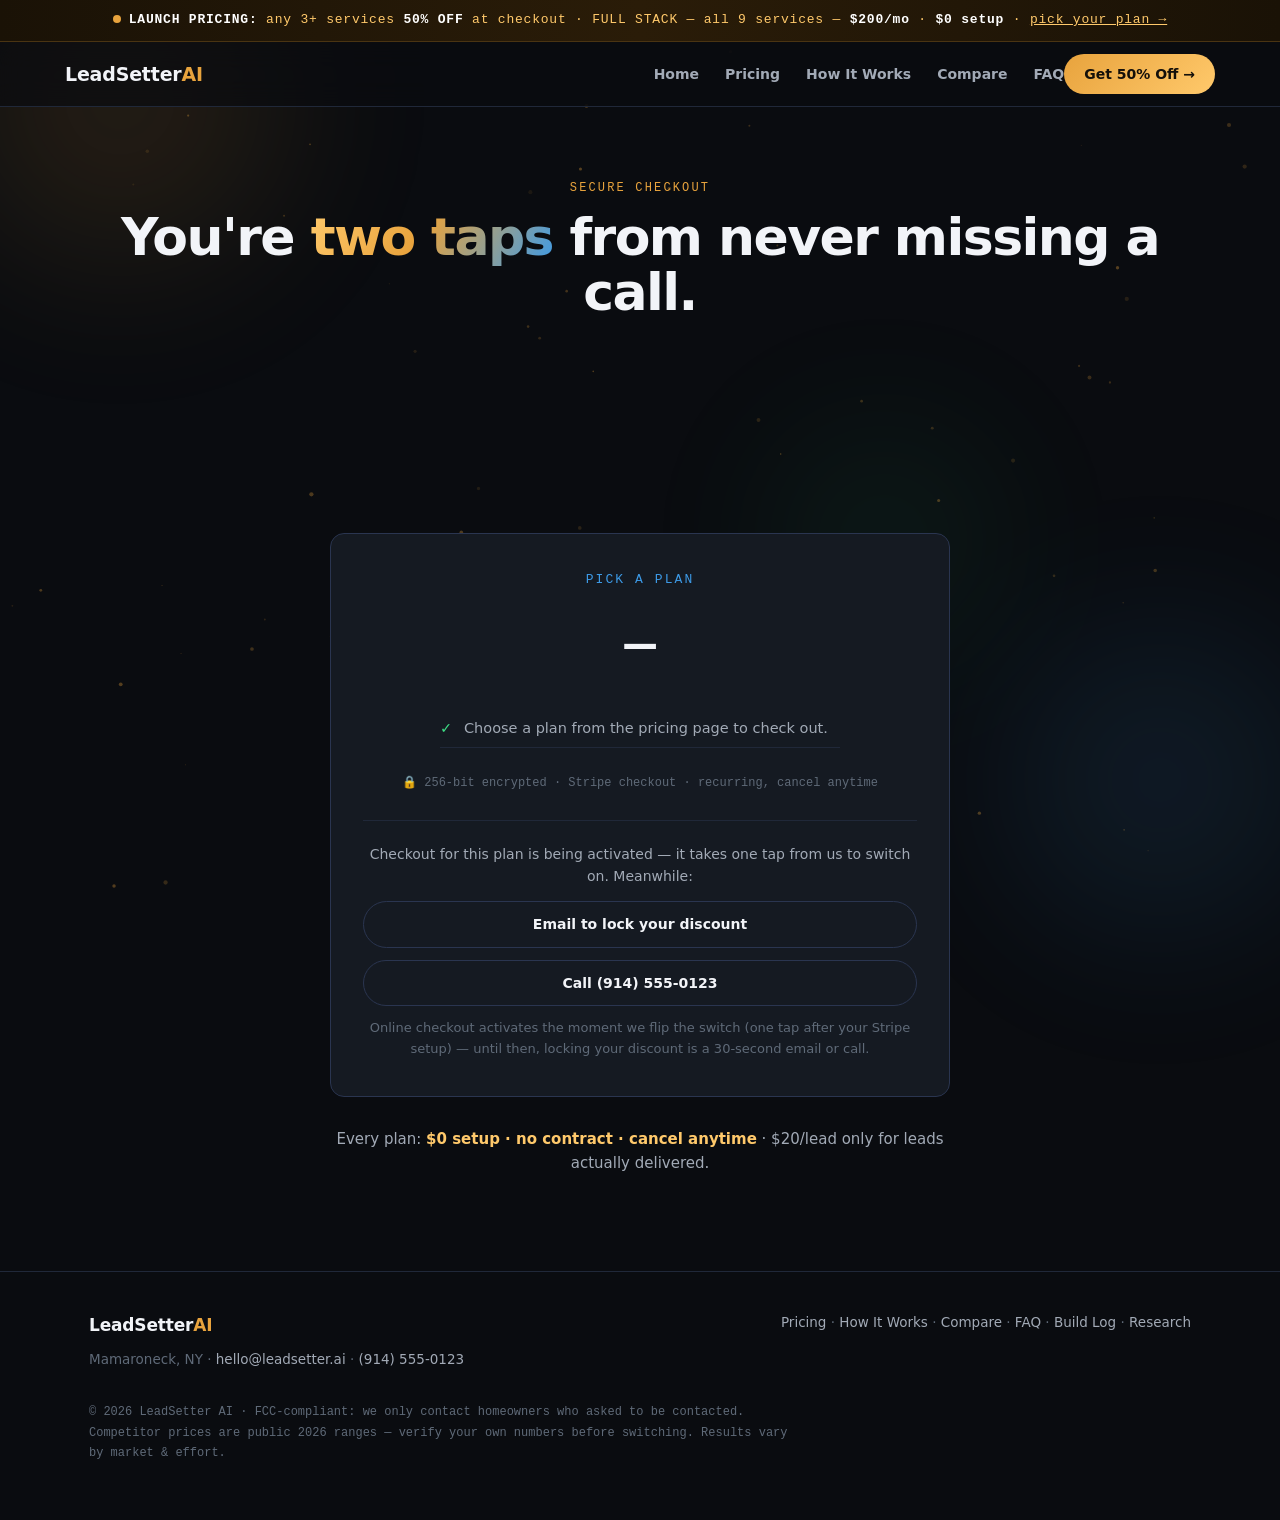
==== checkout.html @ 077f1199 "Multi-page rebuild: Home/Pricing/How-It-Works/Compare/FAQ/Checkout; checkout-first CTAs (Stripe paym" ====
<!DOCTYPE html>
<html lang="en">
<head>
<meta charset="UTF-8">
<meta name="viewport" content="width=device-width, initial-scale=1.0">
<title>Checkout — LeadSetter AI</title>
<meta name="description" content="Secure checkout for LeadSetter AI plans. Stripe-powered, $0 setup, cancel anytime.">
<link rel="stylesheet" href="css/style.css">
</head>
<body>
<canvas id="particles"></canvas>
<div class="orb orb-g"></div><div class="orb orb-b"></div><div class="orb orb-g2"></div>
<div class="launchbar"><span class="pulse"></span><b>LAUNCH PRICING:</b> any 3+ services <b>50% OFF</b> at checkout · FULL STACK — all 9 services — <b>$200/mo</b> · <b>$0 setup</b> · <a href="pricing.html">pick your plan →</a></div>
<nav><div class="wrap">
  <div class="logo">LeadSetter<span>AI</span></div>
  <div style="display:flex;align-items:center;flex-wrap:wrap">
    <a class="navl" href="index.html">Home</a>
    <a class="navl" href="pricing.html">Pricing</a>
    <a class="navl" href="how-it-works.html">How It Works</a>
    <a class="navl" href="compare.html">Compare</a>
    <a class="navl" href="faq.html">FAQ</a>
    <a class="btn btn-gold cta-mini" href="pricing.html">Get 50% Off →</a>
  </div>
</div></nav>

<section class="page-head"><div class="wrap">
  <div class="kicker reveal">Secure checkout</div>
  <h1 class="reveal">You're <span class="grad">two taps</span> from never missing a call.</h1>
</div></section>

<section><div class="wrap">
  <div class="checkout-wrap">
    <div class="plan-card reveal" id="planCard">
      <div class="plan-name" id="planName">—</div>
      <div class="plan-price" id="planPrice">—</div>
      <div class="plan-note" id="planNote"></div>
      <ul id="planFeatures"></ul>
      <a class="btn btn-gold" id="checkoutBtn" href="#">Secure Checkout →</a>
      <div class="secure-line">🔒 256-bit encrypted · Stripe checkout · recurring, cancel anytime</div>
      <div class="fallback" id="fallback" style="display:none">
        <div>Checkout for this plan is being activated — it takes one tap from us to switch on. Meanwhile:</div>
        <div style="margin-top:14px;display:flex;gap:12px;justify-content:center;flex-wrap:wrap">
          <a class="btn btn-ghost small" href="mailto:hello@leadsetter.ai?subject=Checkout%20-%20PLAN">Email to lock your discount</a>
          <a class="btn btn-ghost small" href="tel:+19145550123">Call (914) 555-0123</a>
        </div>
      </div>
      <div class="redirect-note" id="redirectNote"></div>
    </div>
    <p class="leadnote" style="margin-top:30px">Every plan: <b>$0 setup · no contract · cancel anytime</b> · $20/lead only for leads actually delivered.</p>
  </div>
</div></section>

<footer>
  <div class="wrap">
    <div>
      <div class="logo" style="font-size:17px">LeadSetter<span>AI</span></div>
      <div style="margin-top:10px">Mamaroneck, NY · <a href="mailto:hello@leadsetter.ai">hello@leadsetter.ai</a> · <a href="tel:+19145550123">(914) 555-0123</a></div>
    </div>
    <div>
      <a href="pricing.html">Pricing</a> · <a href="how-it-works.html">How It Works</a> · <a href="compare.html">Compare</a> · <a href="faq.html">FAQ</a> · <a href="build-log.html">Build Log</a> · <a href="research.html">Research</a>
    </div>
    <div class="comp">© 2026 LeadSetter AI · FCC-compliant: we only contact homeowners who asked to be contacted. Competitor prices are public 2026 ranges — verify your own numbers before switching. Results vary by market &amp; effort.</div>
  </div>
</footer>
<script src="js/site.js"></script>
<script src="js/checkout.js"></script>
</body>
</html>
---- css/style.css ----
:root{
  --bg:#0a0c10; --bg2:#0f1217; --bg3:#151a22; --bg4:#1b2230;
  --ink:#f2f4f8; --muted:#a2aab6; --dim:#5f6a78;
  --line:#202839; --line2:#2a3550;
  --gold:#e8a33d; --gold2:#ffc96b; --blue:#3d9be8; --green:#3ddc84; --red:#ff5d5d;
  --mono:ui-monospace,"Cascadia Code","SF Mono",Consolas,monospace;
  --sans:system-ui,-apple-system,"Segoe UI",Roboto,Inter,sans-serif;
  --radius:14px;
  --shadow:0 20px 60px rgba(0,0,0,.45);
}
*{box-sizing:border-box;margin:0;padding:0}
html{scroll-behavior:smooth}
body{background:var(--bg);color:var(--ink);font-family:var(--sans);font-size:16px;line-height:1.6;overflow-x:hidden}
a{color:var(--blue);text-decoration:none}
a:hover{text-decoration:underline}
.wrap{max-width:1150px;margin:0 auto;padding:0 24px}
section{padding:96px 0;position:relative}
h2{font-size:clamp(28px,4vw,42px);font-weight:750;letter-spacing:-.02em;line-height:1.15;margin-bottom:14px}
.sub{color:var(--muted);font-size:clamp(16px,2vw,19px);max-width:720px;margin-bottom:44px}
.sub b{color:var(--ink)}
.mono{font-family:var(--mono)}
.kicker{font-family:var(--mono);font-size:12px;letter-spacing:.18em;text-transform:uppercase;color:var(--gold);margin-bottom:12px}
.btn{display:inline-flex;align-items:center;gap:10px;font-weight:650;font-size:17px;padding:16px 30px;border-radius:999px;border:none;cursor:pointer;transition:transform .15s,box-shadow .2s,background .2s}
.btn-gold{background:linear-gradient(135deg,var(--gold),var(--gold2));color:#14100a}
.btn-gold:hover{transform:translateY(-2px);box-shadow:0 12px 40px rgba(232,163,61,.35)}
.btn-ghost{background:transparent;color:var(--ink);border:1px solid var(--line2)}
.btn-ghost:hover{border-color:var(--blue);transform:translateY(-2px)}
.btn-green{background:linear-gradient(135deg,#2ea86a,#3ddc84);color:#06130c}
.btn-green:hover{transform:translateY(-2px);box-shadow:0 12px 40px rgba(61,220,132,.3)}
.center{text-align:center}
.center .sub{margin-left:auto;margin-right:auto}
.btn.small{padding:11px 20px;font-size:14px}

/* ── floating orbs / bg ─────────────────────────── */
#particles{position:fixed;inset:0;z-index:0;pointer-events:none;opacity:.55}
.orb{position:absolute;border-radius:50%;filter:blur(80px);opacity:.32;z-index:0;pointer-events:none}
.orb-g{width:520px;height:520px;background:radial-gradient(circle,rgba(232,163,61,.55),transparent 65%);top:-160px;left:-140px;animation:drift 18s ease-in-out infinite alternate}
.orb-b{width:480px;height:480px;background:radial-gradient(circle,rgba(61,155,232,.5),transparent 65%);bottom:-120px;right:-120px;animation:drift 22s ease-in-out infinite alternate-reverse}
.orb-g2{width:360px;height:360px;background:radial-gradient(circle,rgba(61,220,132,.35),transparent 65%);top:40%;left:55%;animation:drift 26s ease-in-out infinite alternate}
@keyframes drift{from{transform:translate(0,0) scale(1)}to{transform:translate(60px,-40px) scale(1.12)}}

/* ── sticky launch banner ───────────────────────── */
.launchbar{position:sticky;top:0;z-index:100;background:linear-gradient(90deg,#1a1206,#2a1c08 50%,#1a1206);border-bottom:1px solid #4a3412;color:var(--gold2);font-family:var(--mono);font-size:13px;letter-spacing:.06em;padding:10px 16px;text-align:center}
.launchbar b{color:#fff}
.launchbar .pulse{display:inline-block;width:8px;height:8px;border-radius:50%;background:var(--gold);margin-right:8px;animation:pulse 1.6s infinite}
@keyframes pulse{0%,100%{box-shadow:0 0 0 0 rgba(232,163,61,.5)}50%{box-shadow:0 0 0 8px rgba(232,163,61,0)}}
.launchbar a{color:var(--gold2);text-decoration:underline}

/* ── nav ───────────────────────────────────────── */
nav{position:sticky;top:0;z-index:90;backdrop-filter:blur(14px);background:rgba(10,12,16,.72);border-bottom:1px solid var(--line);padding:0 24px}
nav .wrap{display:flex;align-items:center;justify-content:space-between;height:64px;padding:0}
.logo{font-weight:800;font-size:19px;letter-spacing:-.01em;color:var(--ink)}
.logo span{color:var(--gold)}
nav a.navl{color:var(--muted);font-size:14px;font-weight:600;margin-left:26px}
nav a.navl:hover{color:var(--ink);text-decoration:none}
nav a.navl.on{color:var(--gold2)}
.cta-mini{padding:9px 20px;font-size:14px}
@media(max-width:760px){nav .wrap{flex-wrap:wrap;height:auto;padding:12px 0;gap:8px}nav a.navl{margin-left:14px;font-size:13px}}

/* ── hero ──────────────────────────────────────── */
.hero{min-height:92vh;display:flex;align-items:center;position:relative;overflow:hidden}
.hero .wrap{position:relative;z-index:2}
.badge{display:inline-flex;align-items:center;gap:8px;font-family:var(--mono);font-size:12.5px;color:var(--gold2);border:1px solid #4a3412;background:rgba(232,163,61,.07);padding:7px 16px;border-radius:999px;margin-bottom:26px;letter-spacing:.04em}
h1{font-size:clamp(38px,6.5vw,72px);font-weight:800;letter-spacing:-.03em;line-height:1.05;margin-bottom:22px}
h1 .grad{background:linear-gradient(120deg,var(--gold2),var(--gold) 45%,var(--blue));-webkit-background-clip:text;background-clip:text;color:transparent}
.hero p.lead{font-size:clamp(17px,2.2vw,21px);color:var(--muted);max-width:640px;margin-bottom:38px}
.hero p.lead b{color:var(--ink)}
.hero .ctas{display:flex;gap:14px;flex-wrap:wrap;margin-bottom:56px}
.hero .trustline{font-family:var(--mono);font-size:12.5px;color:var(--dim);margin-top:14px}
.hero .trustline b{color:var(--muted)}
.floaters{position:relative;height:230px;max-width:640px}
.fcard{position:absolute;background:rgba(21,26,34,.85);border:1px solid var(--line2);border-radius:var(--radius);padding:16px 20px;backdrop-filter:blur(8px);box-shadow:var(--shadow);animation:floaty 7s ease-in-out infinite}
.fcard .n{font-family:var(--mono);font-size:30px;font-weight:700;color:var(--gold2)}
.fcard .l{font-size:12.5px;color:var(--muted)}
.fc1{top:0;left:0;animation-delay:0s}
.fc2{top:26px;left:240px;animation-delay:1.6s}
.fc3{top:96px;left:60px;animation-delay:3.1s}
.fc4{top:130px;left:300px;animation-delay:4.4s}
@keyframes floaty{0%,100%{transform:translateY(0)}50%{transform:translateY(-14px)}}

/* ── stat band ─────────────────────────────────── */
.stats{display:grid;grid-template-columns:repeat(auto-fit,minmax(170px,1fr));gap:1px;background:var(--line);border:1px solid var(--line);border-radius:var(--radius);overflow:hidden;margin-top:70px}
.stat{background:var(--bg2);padding:26px 22px;text-align:center}
.stat .v{font-family:var(--mono);font-size:clamp(28px,4vw,40px);font-weight:750;color:var(--gold2);font-variant-numeric:tabular-nums}
.stat .v em{font-style:normal;font-size:.55em;color:var(--muted)}
.stat .l{font-size:13px;color:var(--muted);margin-top:6px}

/* ── enemy section ─────────────────────────────── */
.enemy .cards{display:grid;grid-template-columns:repeat(auto-fit,minmax(240px,1fr));gap:16px}
.ecard{background:var(--bg3);border:1px solid var(--line);border-radius:var(--radius);padding:26px}
.ecard .big{font-family:var(--mono);font-size:38px;font-weight:750}
.ecard .big.red{color:var(--red)}
.ecard .big.gold{color:var(--gold)}
.ecard p{color:var(--muted);font-size:14.5px;margin-top:10px}
.enemy .verdict{margin-top:34px;background:linear-gradient(135deg,rgba(61,220,132,.08),rgba(61,155,232,.06));border:1px solid var(--line2);border-left:3px solid var(--green);border-radius:var(--radius);padding:24px 28px;font-size:17px}
.enemy .verdict b{color:var(--green)}

/* ── how it works ──────────────────────────────── */
.steps{display:grid;grid-template-columns:repeat(auto-fit,minmax(230px,1fr));gap:16px}
.step{background:var(--bg3);border:1px solid var(--line);border-radius:var(--radius);padding:28px;position:relative}
.step .num{font-family:var(--mono);font-size:13px;color:var(--blue);letter-spacing:.15em}
.step h3{font-size:19px;margin:12px 0 8px}
.step p{color:var(--muted);font-size:14.5px}
.step::after{content:"→";position:absolute;right:-14px;top:50%;transform:translateY(-50%);color:var(--dim);font-size:22px;z-index:2}
.step:last-child::after{content:none}
.channels{display:grid;gap:14px;max-width:860px}
.chan{display:flex;gap:18px;align-items:flex-start;background:var(--bg3);border:1px solid var(--line);border-radius:var(--radius);padding:22px 24px}
.chan .ico{font-size:26px;line-height:1}
.chan b{display:block;font-size:16.5px;margin-bottom:4px}
.chan .pct{font-family:var(--mono);color:var(--gold2);font-size:13px}
.chan p{color:var(--muted);font-size:14px;margin-top:4px}

/* ── calculator ────────────────────────────────── */
.calc{display:grid;grid-template-columns:1fr 1fr;gap:34px;align-items:center}
@media(max-width:820px){.calc{grid-template-columns:1fr}}
.calc-box{background:var(--bg3);border:1px solid var(--line2);border-radius:var(--radius);padding:30px}
.calc-box label{font-family:var(--mono);font-size:12px;letter-spacing:.14em;text-transform:uppercase;color:var(--dim)}
input[type=range]{width:100%;accent-color:var(--gold);margin:18px 0 6px;height:6px;cursor:pointer}
.range-vals{display:flex;justify-content:space-between;font-family:var(--mono);font-size:12px;color:var(--dim)}
.out{display:grid;gap:10px;margin-top:26px}
.orow{display:flex;justify-content:space-between;align-items:baseline;padding:12px 16px;border-radius:10px;background:var(--bg2);border:1px solid var(--line)}
.orow .k{font-size:14px;color:var(--muted)}
.orow .v{font-family:var(--mono);font-size:20px;font-weight:700;font-variant-numeric:tabular-nums}
.orow .v.good{color:var(--green)}
.orow .v.bad{color:var(--red)}
.orow .v.gold{color:var(--gold)}
.orow.total{background:linear-gradient(135deg,rgba(232,163,61,.12),transparent);border-color:#4a3412}
.note-math{font-size:13.5px;color:var(--dim);margin-top:14px}
.mathbits{display:grid;gap:16px}
.mbit{background:var(--bg3);border:1px solid var(--line);border-radius:var(--radius);padding:22px 24px;display:flex;gap:18px;align-items:flex-start}
.mbit .ico{font-size:26px;line-height:1}
.mbit b{display:block;font-size:17px;margin-bottom:4px}
.mbit p{color:var(--muted);font-size:14px}

/* ── pricing ───────────────────────────────────── */
.page-head{text-align:center;padding-top:72px}
.page-head h1{font-size:clamp(32px,5vw,52px)}
.page-head .sub{margin:0 auto 10px}
.rule-banner{margin:0 auto 46px;max-width:760px;text-align:center;background:linear-gradient(135deg,rgba(232,163,61,.1),rgba(61,155,232,.08));border:1px solid #4a3412;border-radius:var(--radius);padding:20px 26px}
.rule-banner .big{font-size:clamp(20px,3vw,28px);font-weight:750;color:var(--gold2)}
.rule-banner p{color:var(--muted);font-size:14.5px;margin-top:6px}
.tiers{display:grid;grid-template-columns:repeat(auto-fit,minmax(250px,1fr));gap:16px;align-items:stretch}
.tier{background:var(--bg3);border:1px solid var(--line);border-radius:var(--radius);padding:30px 26px;display:flex;flex-direction:column;position:relative;transition:transform .2s,border-color .2s}
.tier:hover{transform:translateY(-6px);border-color:var(--line2)}
.tier .tname{font-family:var(--mono);font-size:12.5px;letter-spacing:.16em;text-transform:uppercase;color:var(--blue)}
.tier .tprice{font-family:var(--mono);font-size:44px;font-weight:800;margin:12px 0 2px;font-variant-numeric:tabular-nums}
.tier .tprice small{font-size:16px;color:var(--muted);font-weight:500}
.tier .was{font-family:var(--mono);font-size:13px;color:var(--dim);text-decoration:line-through;margin-bottom:4px}
.tier .save{font-family:var(--mono);font-size:12.5px;color:var(--green);background:rgba(61,220,132,.1);border:1px solid rgba(61,220,132,.3);display:inline-block;padding:4px 12px;border-radius:999px;margin-bottom:12px}
.tier ul{list-style:none;margin:12px 0 22px;flex:1}
.tier li{font-size:14px;color:var(--muted);padding:7px 0 7px 24px;position:relative;border-bottom:1px solid var(--line)}
.tier li:last-child{border-bottom:none}
.tier li::before{content:"✓";position:absolute;left:0;color:var(--green);font-weight:700}
.tier .btn{justify-content:center;padding:13px 20px;font-size:15px}
.tier.hot{border-color:#4a3412;background:linear-gradient(180deg,rgba(232,163,61,.09),var(--bg3) 55%)}
.tier.hot .badgehot{position:absolute;top:-14px;left:50%;transform:translateX(-50%);background:linear-gradient(135deg,var(--gold),var(--gold2));color:#14100a;font-family:var(--mono);font-size:11.5px;font-weight:700;letter-spacing:.1em;padding:6px 16px;border-radius:999px;box-shadow:0 8px 24px rgba(232,163,61,.4);animation:pulse 2s infinite}
.tier.hot .tprice{color:var(--gold2)}
.leadnote{text-align:center;color:var(--muted);font-size:15px;margin-top:26px}
.leadnote b{color:var(--gold2)}
.services{margin-top:60px}
.services h3{font-size:20px;margin-bottom:20px;text-align:center}
.sgrid{display:grid;grid-template-columns:repeat(auto-fit,minmax(250px,1fr));gap:12px}
.svc{display:flex;justify-content:space-between;align-items:center;gap:10px;background:var(--bg2);border:1px solid var(--line);border-radius:11px;padding:14px 18px;transition:border-color .15s}
.svc:hover{border-color:var(--line2)}
.svc .sn{font-size:14.5px;font-weight:600}
.svc .sprice{text-align:right}
.svc .sp{font-family:var(--mono);font-size:14px;color:var(--gold2);display:block}
.svc .off{font-family:var(--mono);font-size:11px;color:var(--green)}
.svc a.btn{padding:8px 16px;font-size:13px}

/* ── vs table ──────────────────────────────────── */
.vstable{overflow-x:auto;border:1px solid var(--line);border-radius:var(--radius)}
table.vs{width:100%;border-collapse:collapse;font-size:14.5px;min-width:760px}
.vs th,.vs td{padding:16px 18px;text-align:left;border-bottom:1px solid var(--line)}
.vs thead th{font-family:var(--mono);font-size:12px;letter-spacing:.1em;text-transform:uppercase;color:var(--dim);background:var(--bg2)}
.vs td.feat{color:var(--muted);font-weight:600}
.vs td.feat b{color:var(--ink)}
.vs .us{background:rgba(232,163,61,.06);box-shadow:inset 0 0 0 1px rgba(232,163,61,.28)}
.vs thead th.us{color:var(--gold2);background:rgba(232,163,61,.1)}
.vs td.us,.vs th.us{position:relative}
.vs .pill{display:inline-block;font-family:var(--mono);font-size:12px;padding:5px 12px;border-radius:999px;font-weight:600}
.p-ok{background:rgba(61,220,132,.12);color:var(--green);border:1px solid rgba(61,220,132,.3)}
.p-bad{background:rgba(255,93,93,.1);color:var(--red);border:1px solid rgba(255,93,93,.3)}
.p-mid{background:rgba(232,163,61,.1);color:var(--gold2);border:1px solid rgba(232,163,61,.3)}
.vs .usrow-hl{font-weight:700;color:var(--gold2)}
.small-print{font-size:12.5px;color:var(--dim);margin-top:14px}

/* ── guarantee / trust ─────────────────────────── */
.guar{display:grid;grid-template-columns:repeat(auto-fit,minmax(250px,1fr));gap:16px}
.gcard{background:var(--bg3);border:1px solid var(--line);border-radius:var(--radius);padding:26px;text-align:center}
.gcard .gico{font-size:30px;margin-bottom:12px}
.gcard h3{font-size:17px;margin-bottom:8px}
.gcard p{color:var(--muted);font-size:14px}

/* ── faq ───────────────────────────────────────── */
.faq{max-width:780px;margin:0 auto}
.fitem{border:1px solid var(--line);border-radius:12px;margin-bottom:12px;background:var(--bg2);overflow:hidden}
.fq{width:100%;background:none;border:none;color:var(--ink);font-size:16.5px;font-weight:650;text-align:left;padding:20px 24px;cursor:pointer;display:flex;justify-content:space-between;align-items:center;gap:14px}
.fq .chev{transition:transform .25s;color:var(--gold)}
.fitem.open .chev{transform:rotate(180deg)}
.fa{max-height:0;overflow:hidden;transition:max-height .3s ease}
.fa p{padding:0 24px 20px;color:var(--muted);font-size:14.5px}

/* ── contact ───────────────────────────────────── */
.contact-card{max-width:640px;margin:0 auto;text-align:center;background:var(--bg3);border:1px solid var(--line2);border-radius:var(--radius);padding:44px 34px}
.contact-card .big{font-size:22px;font-weight:750;margin-bottom:8px}
.contact-card p{color:var(--muted);margin-bottom:26px}

/* ── checkout page ─────────────────────────────── */
.checkout-wrap{max-width:620px;margin:0 auto}
.plan-card{background:var(--bg3);border:1px solid var(--line2);border-radius:var(--radius);padding:36px 32px;text-align:center}
.plan-card .plan-name{font-family:var(--mono);font-size:13px;letter-spacing:.16em;text-transform:uppercase;color:var(--blue)}
.plan-card .plan-price{font-family:var(--mono);font-size:52px;font-weight:800;margin:14px 0 4px}
.plan-card .plan-price small{font-size:17px;color:var(--muted);font-weight:500}
.plan-card .plan-note{color:var(--dim);font-size:13.5px;margin-bottom:22px}
.plan-card ul{list-style:none;text-align:left;margin:0 auto 26px;max-width:400px}
.plan-card li{font-size:14.5px;color:var(--muted);padding:7px 0 7px 24px;position:relative;border-bottom:1px solid var(--line)}
.plan-card li::before{content:"✓";position:absolute;left:0;color:var(--green);font-weight:700}
.plan-card .btn{width:100%;justify-content:center}
.secure-line{font-family:var(--mono);font-size:12px;color:var(--dim);margin-top:14px}
.fallback{margin-top:26px;padding-top:22px;border-top:1px solid var(--line);color:var(--muted);font-size:14px}
.fallback a{font-weight:600}
.redirect-note{font-size:13px;color:var(--dim);margin-top:12px}

/* ── final cta ─────────────────────────────────── */
.cta-final{background:radial-gradient(900px 400px at 50% 0%,rgba(232,163,61,.14),transparent 70%);text-align:center;padding:110px 0}
.cta-final h2{max-width:700px;margin-left:auto;margin-right:auto}
.cta-final p{color:var(--muted);max-width:560px;margin:0 auto 36px;font-size:17px}

/* ── footer ────────────────────────────────────── */
footer{border-top:1px solid var(--line);padding:40px 0 56px;font-size:13.5px;color:var(--dim)}
footer .wrap{display:flex;justify-content:space-between;flex-wrap:wrap;gap:18px}
footer a{color:var(--muted)}
footer .comp{font-family:var(--mono);font-size:12px;margin-top:14px;max-width:720px;line-height:1.7}

/* ── reveal ────────────────────────────────────── */
.reveal{opacity:0;transform:translateY(26px);transition:opacity .7s ease,transform .7s ease}
.reveal.in{opacity:1;transform:none}
@media (prefers-reduced-motion:reduce){*{animation:none!important;transition:none!important}.reveal{opacity:1;transform:none}}
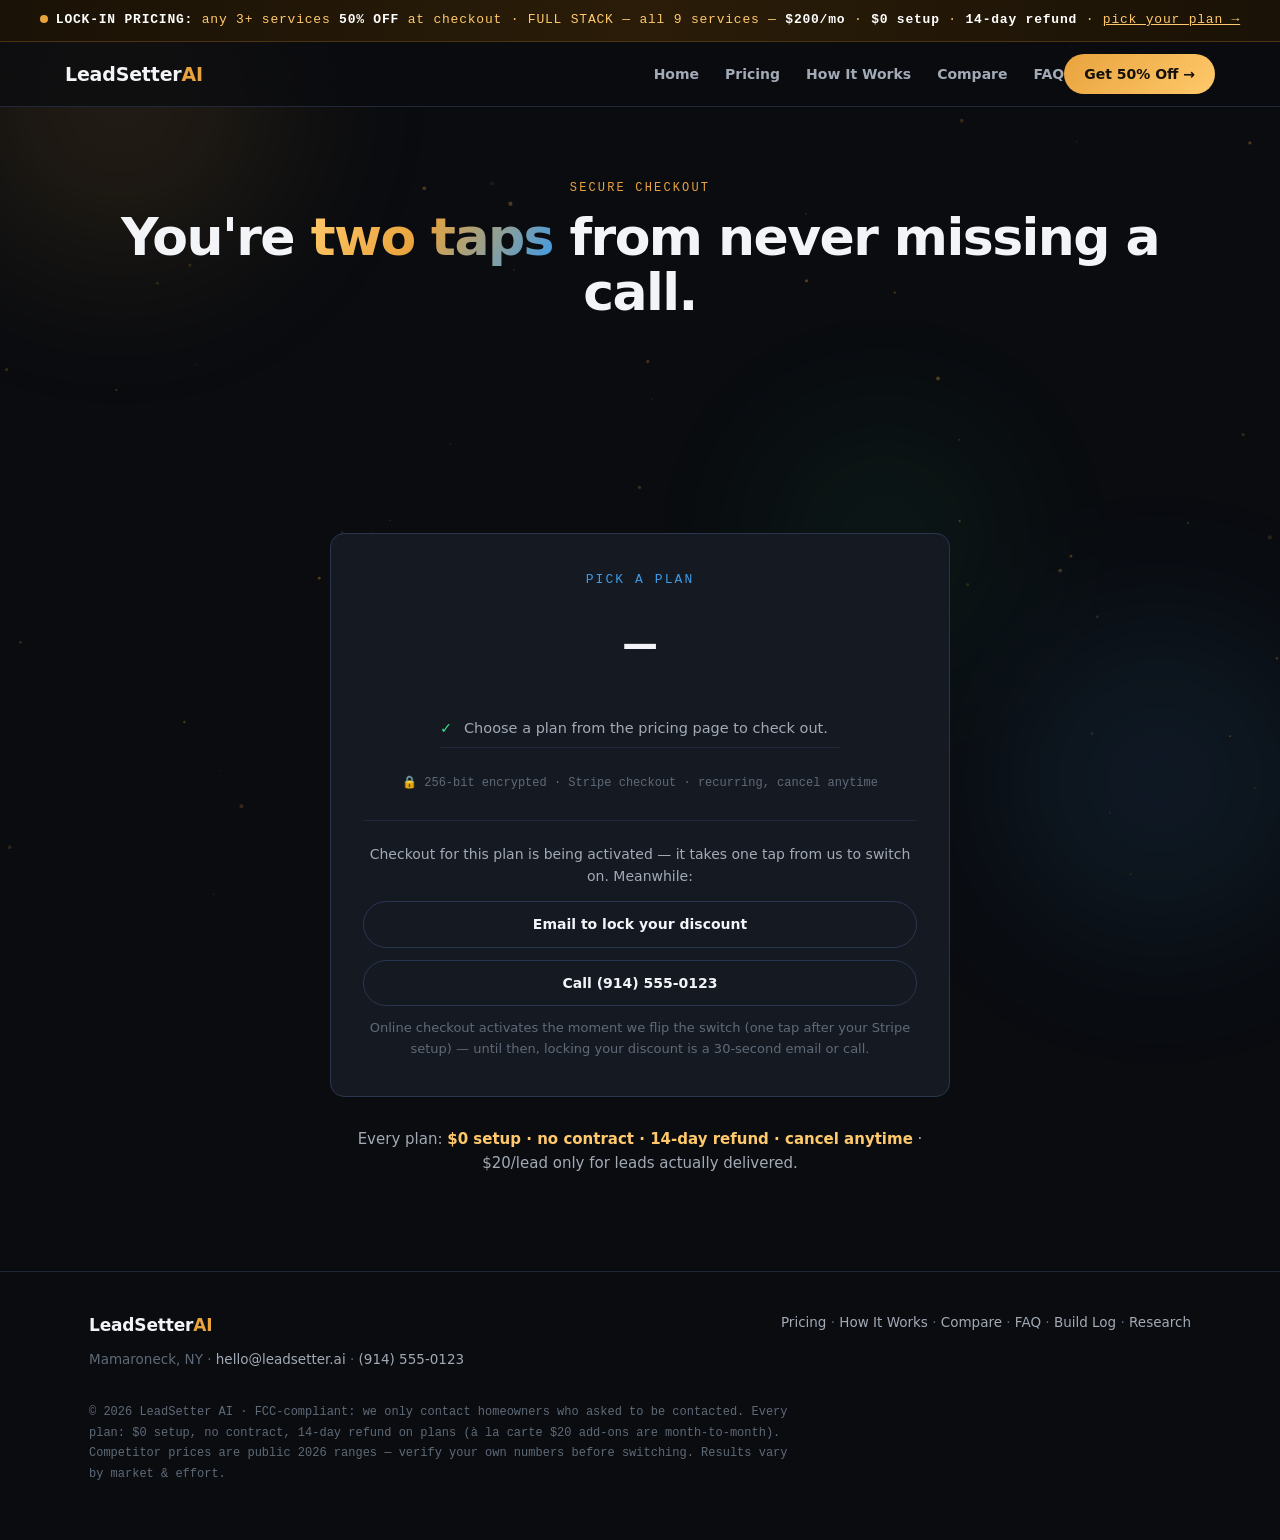
==== commit a9dd6ce9: "Site overhaul: service-flow picker (home+how), stats grid (7 desktop/5 mobile), custom plan builder " ====
--- a/checkout.html
+++ b/checkout.html
@@ -10,7 +10,7 @@
 <body>
 <canvas id="particles"></canvas>
 <div class="orb orb-g"></div><div class="orb orb-b"></div><div class="orb orb-g2"></div>
-<div class="launchbar"><span class="pulse"></span><b>LAUNCH PRICING:</b> any 3+ services <b>50% OFF</b> at checkout · FULL STACK — all 9 services — <b>$200/mo</b> · <b>$0 setup</b> · <a href="pricing.html">pick your plan →</a></div>
+<div class="launchbar"><span class="pulse"></span><b>LOCK-IN PRICING:</b> any 3+ services <b>50% OFF</b> at checkout · FULL STACK — all 9 services — <b>$200/mo</b> · <b>$0 setup</b> · <b>14-day refund</b> · <a href="pricing.html">pick your plan →</a></div>
 <nav><div class="wrap">
   <div class="logo">LeadSetter<span>AI</span></div>
   <div style="display:flex;align-items:center;flex-wrap:wrap">
@@ -46,7 +46,7 @@
       </div>
       <div class="redirect-note" id="redirectNote"></div>
     </div>
-    <p class="leadnote" style="margin-top:30px">Every plan: <b>$0 setup · no contract · cancel anytime</b> · $20/lead only for leads actually delivered.</p>
+    <p class="leadnote" style="margin-top:30px">Every plan: <b>$0 setup · no contract · 14-day refund · cancel anytime</b> · $20/lead only for leads actually delivered.</p>
   </div>
 </div></section>
 
@@ -59,7 +59,7 @@
     <div>
       <a href="pricing.html">Pricing</a> · <a href="how-it-works.html">How It Works</a> · <a href="compare.html">Compare</a> · <a href="faq.html">FAQ</a> · <a href="build-log.html">Build Log</a> · <a href="research.html">Research</a>
     </div>
-    <div class="comp">© 2026 LeadSetter AI · FCC-compliant: we only contact homeowners who asked to be contacted. Competitor prices are public 2026 ranges — verify your own numbers before switching. Results vary by market &amp; effort.</div>
+    <div class="comp">© 2026 LeadSetter AI · FCC-compliant: we only contact homeowners who asked to be contacted. Every plan: $0 setup, no contract, 14-day refund on plans (à la carte $20 add-ons are month-to-month). Competitor prices are public 2026 ranges — verify your own numbers before switching. Results vary by market &amp; effort.</div>
   </div>
 </footer>
 <script src="js/site.js"></script>
--- a/css/style.css
+++ b/css/style.css
@@ -237,3 +237,56 @@
 .reveal{opacity:0;transform:translateY(26px);transition:opacity .7s ease,transform .7s ease}
 .reveal.in{opacity:1;transform:none}
 @media (prefers-reduced-motion:reduce){*{animation:none!important;transition:none!important}.reveal{opacity:1;transform:none}}
+
+/* ── stats grid (7 on desktop, main 5 on mobile) ── */
+.stats{display:grid;grid-template-columns:repeat(7,1fr);gap:10px}
+.stat{padding:14px 8px}
+@media (max-width:980px){.stats{grid-template-columns:repeat(5,1fr);gap:8px}.stat:nth-child(6),.stat:nth-child(7){display:none}}
+@media (max-width:560px){.stats{grid-template-columns:repeat(3,1fr)}.stat .v{font-size:22px}.stat .l{font-size:10px}}
+
+/* ── service picker (pills + arrows + dots) ── */
+.picker{display:flex;align-items:center;gap:10px;flex-wrap:wrap;justify-content:center;margin:26px 0 10px}
+.pick-pills{display:flex;gap:8px;flex-wrap:wrap;justify-content:center;max-width:820px}
+.pill{border:1px solid var(--line2);background:var(--bg3);color:var(--muted);padding:9px 16px;border-radius:99px;font-family:var(--mono);font-size:13px;cursor:pointer;transition:.18s}
+.pill:hover{border-color:var(--gold);color:var(--gold2)}
+.pill.on{background:linear-gradient(135deg,rgba(232,163,61,.2),rgba(232,163,61,.05));border-color:var(--gold);color:var(--gold2);box-shadow:0 0 18px rgba(232,163,61,.25)}
+.pick-arrow{background:var(--bg3);border:1px solid var(--line2);color:var(--gold);width:38px;height:38px;border-radius:10px;font-size:20px;cursor:pointer;line-height:1}
+.pick-arrow:hover{border-color:var(--gold)}
+.pick-dots{display:flex;gap:6px;justify-content:center;width:100%}
+.pick-dots .dot{width:8px;height:8px;border-radius:99px;background:var(--line2);cursor:pointer;transition:.18s}
+.pick-dots .dot.on{background:var(--gold);width:22px}
+
+/* ── à la carte slashed price ── */
+.wasprice{color:#ff5d5d;text-decoration:line-through;font-weight:400;margin-right:6px;opacity:.85}
+
+/* ── custom plan builder ── */
+.builder{margin-top:44px;border:1px solid var(--line2);border-radius:16px;padding:26px;background:linear-gradient(180deg,rgba(232,163,61,.05),transparent 40%)}
+.builder-grid{display:grid;grid-template-columns:repeat(auto-fill,minmax(150px,1fr));gap:10px;margin-top:18px}
+.bp{border:1px solid var(--line2);background:var(--bg3);border-radius:12px;padding:12px 10px;text-align:center;cursor:pointer;transition:.15s;position:relative}
+.bp:hover{border-color:var(--blue)}
+.bp.on{border-color:var(--gold);background:rgba(232,163,61,.08);box-shadow:0 0 14px rgba(232,163,61,.18)}
+.bp .bn{font-size:12.5px;font-weight:700;line-height:1.25}
+.bp .bp2{font-family:var(--mono);font-size:12px;color:var(--muted);margin-top:5px}
+.bp .bp2 .wasprice{font-size:11px}
+.bp.on .bp2{color:var(--gold2)}
+.bp .tick{position:absolute;top:-7px;right:-7px;background:var(--gold);color:#0a0c10;width:20px;height:20px;border-radius:99px;font-size:12px;font-weight:800;display:none;align-items:center;justify-content:center}
+.bp.on .tick{display:flex}
+.bp.ghost-card{border-style:dashed;cursor:default;opacity:.5}
+.bp.ghost-card .tick{display:none}
+.builder-out{margin-top:20px;border-top:1px solid var(--line);padding-top:18px}
+.b-summary{max-width:560px;margin:0 auto;text-align:left;background:var(--bg3);border:1px solid var(--line2);border-radius:14px;padding:18px 22px}
+.b-row{display:flex;justify-content:space-between;gap:14px;padding:7px 0;font-size:14px}
+.b-row .k{color:var(--muted)}
+.b-row .v{text-align:right;font-family:var(--mono)}
+.b-row.total{border-top:2px solid var(--line2);margin-top:6px;padding-top:12px;font-weight:700}
+.b-row.total .v{font-size:20px}
+.b-badges{display:flex;gap:8px;flex-wrap:wrap;justify-content:center;margin-top:14px}
+.bbadge{border:1px solid rgba(61,220,132,.4);background:rgba(61,220,132,.1);color:var(--green);font-family:var(--mono);font-size:11px;padding:5px 12px;border-radius:99px}
+
+/* ── compare rest-of-market table ── */
+.rest-table h3{font-size:20px;margin-bottom:0}
+.vs td{font-size:12.5px}
+.vs .feat{white-space:normal}
+
+/* ── contact spacing fix ── */
+#contact .contact-card{margin-top:0}
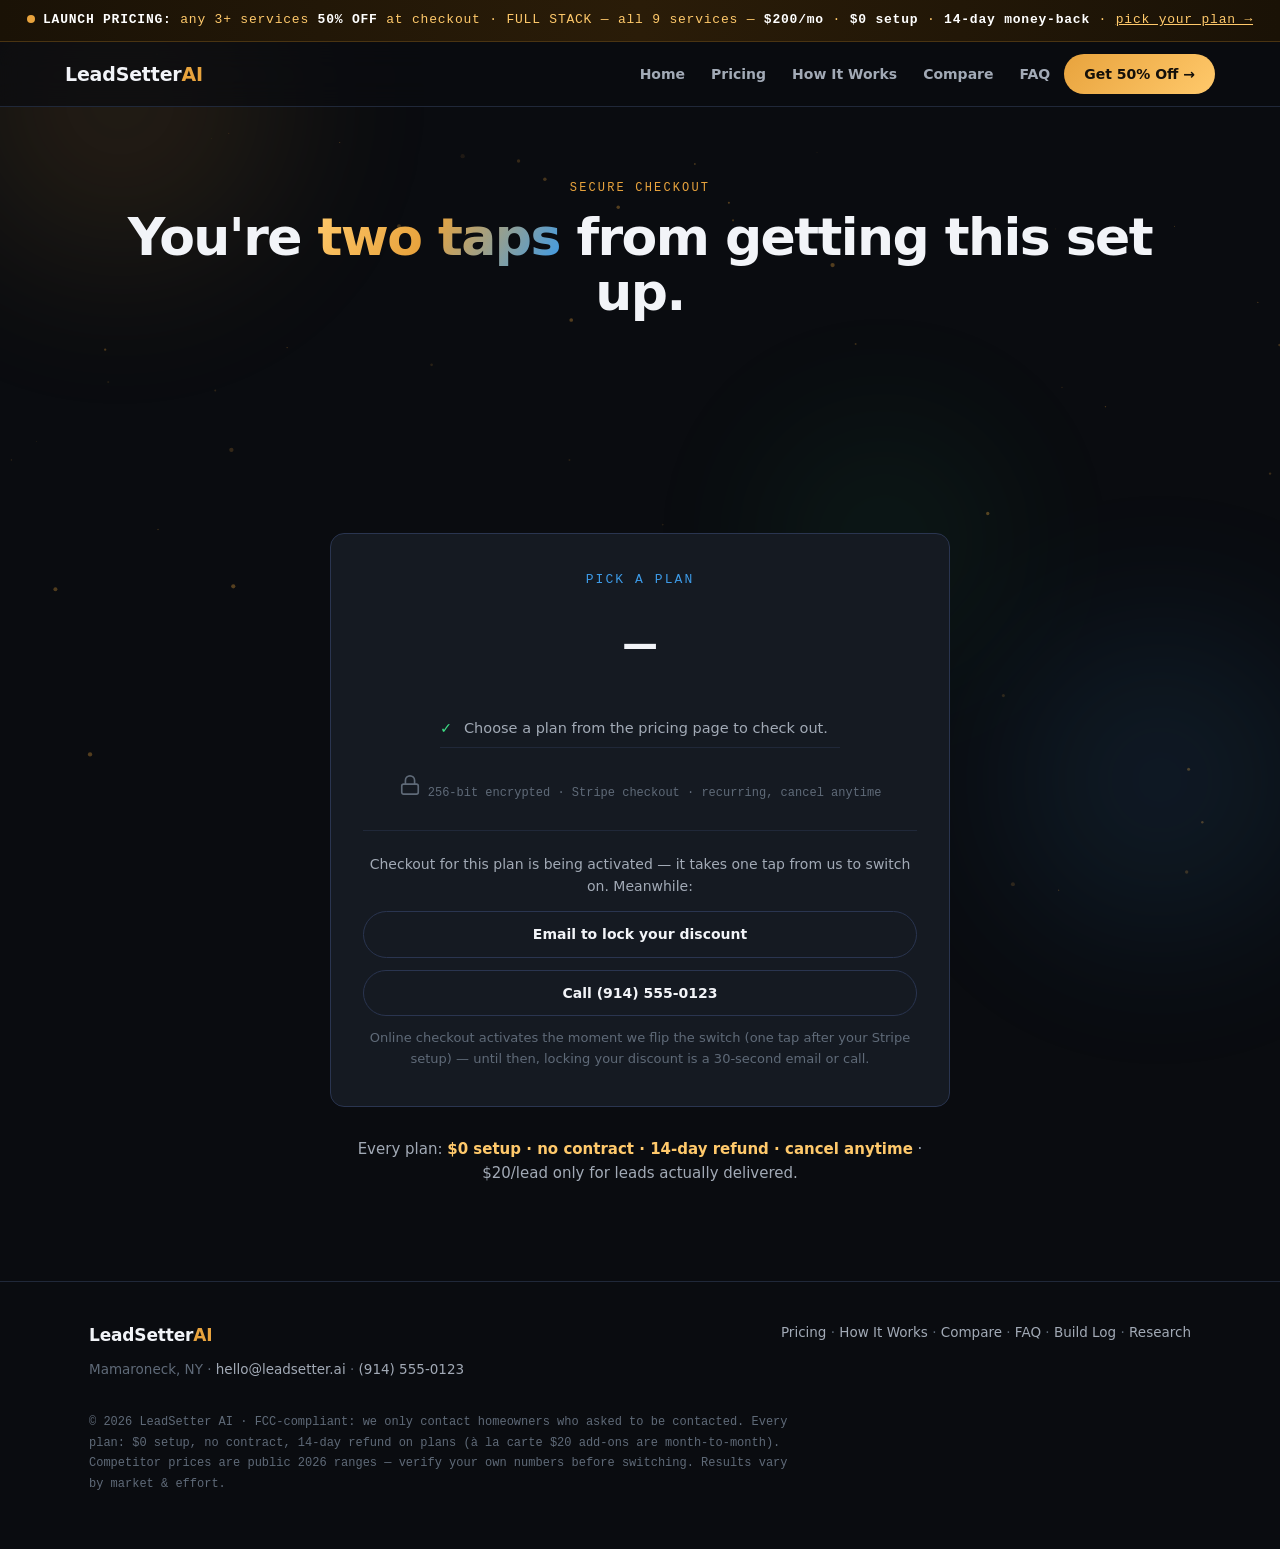
==== commit 05c9c8c1: "Post-review fixes: revert unasked copy changes (launchbar/pricing head/CTA), broaden hero to full le" ====
--- a/checkout.html
+++ b/checkout.html
@@ -10,7 +10,7 @@
 <body>
 <canvas id="particles"></canvas>
 <div class="orb orb-g"></div><div class="orb orb-b"></div><div class="orb orb-g2"></div>
-<div class="launchbar"><span class="pulse"></span><b>LOCK-IN PRICING:</b> any 3+ services <b>50% OFF</b> at checkout · FULL STACK — all 9 services — <b>$200/mo</b> · <b>$0 setup</b> · <b>14-day refund</b> · <a href="pricing.html">pick your plan →</a></div>
+<div class="launchbar"><span class="pulse"></span><b>LAUNCH PRICING:</b> any 3+ services <b>50% OFF</b> at checkout · FULL STACK — all 9 services — <b>$200/mo</b> · <b>$0 setup</b> · <b>14-day money-back</b> · <a href="pricing.html">pick your plan →</a></div>
 <nav><div class="wrap">
   <div class="logo">LeadSetter<span>AI</span></div>
   <div style="display:flex;align-items:center;flex-wrap:wrap">
@@ -25,7 +25,7 @@
 
 <section class="page-head"><div class="wrap">
   <div class="kicker reveal">Secure checkout</div>
-  <h1 class="reveal">You're <span class="grad">two taps</span> from never missing a call.</h1>
+  <h1 class="reveal">You're <span class="grad">two taps</span> from getting this set up.</h1>
 </div></section>
 
 <section><div class="wrap">
@@ -36,7 +36,7 @@
       <div class="plan-note" id="planNote"></div>
       <ul id="planFeatures"></ul>
       <a class="btn btn-gold" id="checkoutBtn" href="#">Secure Checkout →</a>
-      <div class="secure-line">🔒 256-bit encrypted · Stripe checkout · recurring, cancel anytime</div>
+      <div class="secure-line"><svg class="ic" width="22" height="22" viewBox="0 0 24 24" fill="none" stroke="currentColor" stroke-width="1.8" stroke-linecap="round" stroke-linejoin="round"><rect x="3" y="11" width="18" height="11" rx="2" ry="2"/><path d="M7 11V7a5 5 0 0 1 10 0v4"/></svg> 256-bit encrypted · Stripe checkout · recurring, cancel anytime</div>
       <div class="fallback" id="fallback" style="display:none">
         <div>Checkout for this plan is being activated — it takes one tap from us to switch on. Meanwhile:</div>
         <div style="margin-top:14px;display:flex;gap:12px;justify-content:center;flex-wrap:wrap">
--- a/css/style.css
+++ b/css/style.css
@@ -54,7 +54,7 @@
 nav a.navl{color:var(--muted);font-size:14px;font-weight:600;margin-left:26px}
 nav a.navl:hover{color:var(--ink);text-decoration:none}
 nav a.navl.on{color:var(--gold2)}
-.cta-mini{padding:9px 20px;font-size:14px}
+.cta-mini{padding:9px 20px;font-size:14px;margin-left:14px}
 @media(max-width:760px){nav .wrap{flex-wrap:wrap;height:auto;padding:12px 0;gap:8px}nav a.navl{margin-left:14px;font-size:13px}}
 
 /* ── hero ──────────────────────────────────────── */
@@ -238,11 +238,11 @@
 .reveal.in{opacity:1;transform:none}
 @media (prefers-reduced-motion:reduce){*{animation:none!important;transition:none!important}.reveal{opacity:1;transform:none}}
 
-/* ── stats grid (7 on desktop, main 5 on mobile) ── */
-.stats{display:grid;grid-template-columns:repeat(7,1fr);gap:10px}
-.stat{padding:14px 8px}
-@media (max-width:980px){.stats{grid-template-columns:repeat(5,1fr);gap:8px}.stat:nth-child(6),.stat:nth-child(7){display:none}}
-@media (max-width:560px){.stats{grid-template-columns:repeat(3,1fr)}.stat .v{font-size:22px}.stat .l{font-size:10px}}
+/* ── stats grid (9 numbers; 3-column lines on mobile) ── */
+.stats{display:grid;grid-template-columns:repeat(9,1fr);gap:8px}
+.stat{padding:14px 6px}
+@media (max-width:980px){.stats{grid-template-columns:repeat(3,1fr);gap:8px}}
+@media (max-width:560px){.stat .v{font-size:22px}.stat .l{font-size:10px}}
 
 /* ── service picker (pills + arrows + dots) ── */
 .picker{display:flex;align-items:center;gap:10px;flex-wrap:wrap;justify-content:center;margin:26px 0 10px}
@@ -290,3 +290,26 @@
 
 /* ── contact spacing fix ── */
 #contact .contact-card{margin-top:0}
+
+/* ── gold icon system ── */
+.ico,.gico{color:var(--gold);line-height:1}
+.ico svg,.gico svg{display:block;margin:0 auto;filter:drop-shadow(0 0 8px rgba(232,163,61,.35))}
+
+/* ── stats: 3x3 grid, large see-through squares ── */
+.stats{display:grid;grid-template-columns:repeat(3,1fr);gap:14px}
+.stat{background:transparent;border:1px dashed rgba(232,163,61,.28);border-radius:14px;
+  min-height:120px;display:flex;flex-direction:column;align-items:center;justify-content:center;gap:8px;
+  padding:16px 10px;backdrop-filter:none}
+.stat .v{font-size:34px;color:var(--gold2);text-shadow:0 0 22px rgba(232,163,61,.35)}
+.stat .l{font-size:12.5px;max-width:170px;line-height:1.35}
+@media (max-width:560px){.stat{min-height:100px}.stat .v{font-size:26px}.stat .l{font-size:11px}}
+
+/* ── à la carte cards are the builder (clickable) ── */
+.svc{cursor:pointer;position:relative;transition:.15s}
+.svc:hover{border-color:var(--gold)}
+.svc.on{border-color:var(--gold);box-shadow:0 0 16px rgba(232,163,61,.22);background:rgba(232,163,61,.06)}
+.svc .tick{position:absolute;top:-8px;right:-8px;background:var(--gold);color:#0a0c10;width:22px;height:22px;
+  border-radius:99px;font-size:13px;font-weight:800;display:none;align-items:center;justify-content:center;z-index:2}
+.svc.on .tick{display:flex}
+.svc .buy{pointer-events:auto}
+.svc.on .buy{border-color:var(--gold);color:var(--gold2)}
